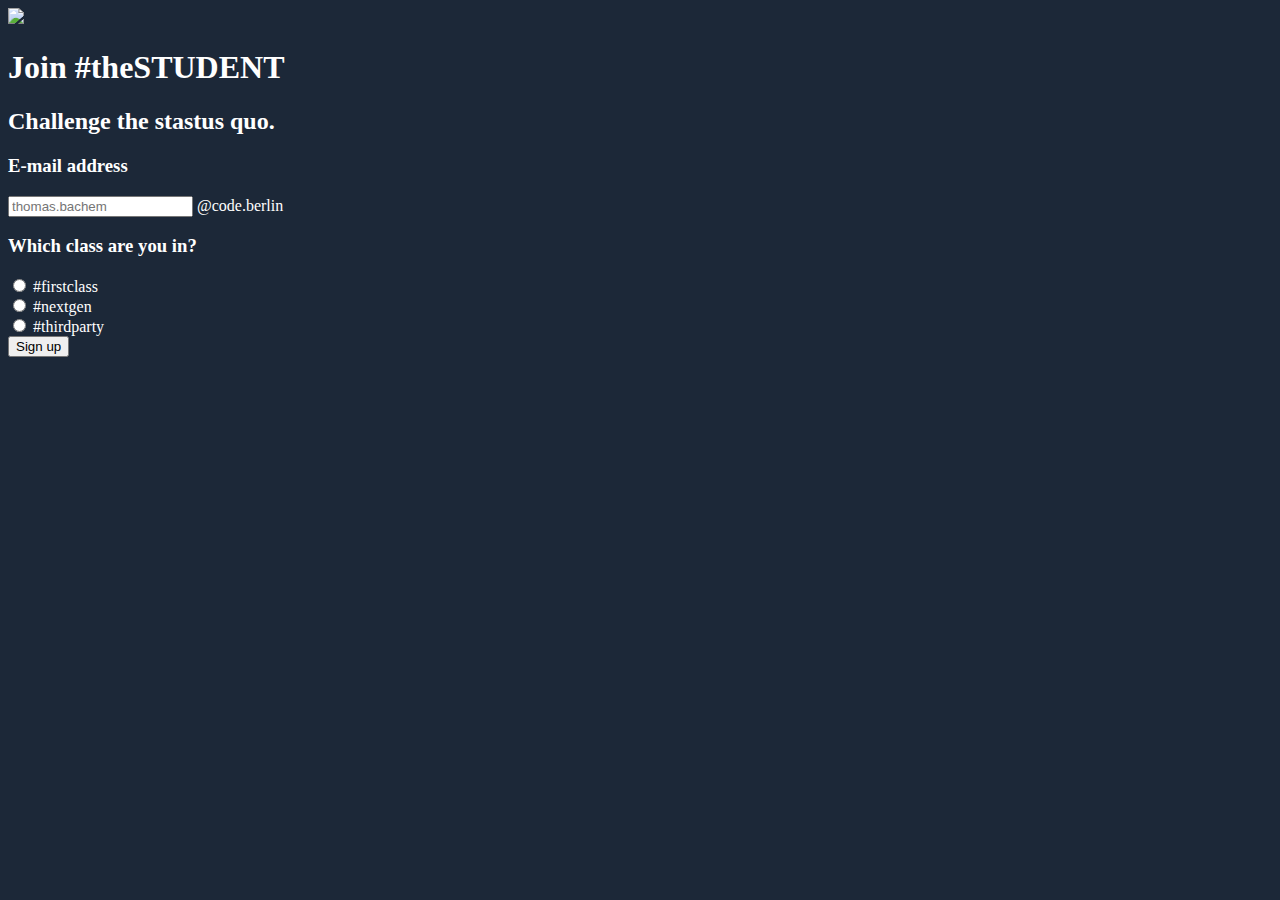
==== first-server/index.html @ f31eb316 "Uploading my HTML form files for the first time" ====
<!DOCTYPE html>
<html>
<head>
	<title>Forms Basics</title>
	<link rel="stylesheet" type="text/css" href="/style-animate.css"/>
	<link href="https://fonts.googleapis.com/css?family=Roboto+Slab:300,400,500,600,700,800&display=swap" rel="stylesheet">
</head>
<body style="background-color: #1C2838; color: white;">
	<div id="container">
		<img class="icon" src="https://cdn.glitch.com/6fe427ae-d3ba-45f3-8041-3a10617d2a8d%2Fguy-fawkes.svg?v=1581947192302">
		<h1>Join #theSTUDENT</h1>
		<h2>Challenge the stastus quo.</h2>
		<form style="position: relative; z-index: 0;" action="cgi-bin/greeting.py">
			<div>
				<h3 style="animation-duration: 3s;">E-mail address</h3>
				<div id="email-div">
					<input autocomplete="off" name="name" type="text" placeholder="thomas.bachem">
					<span id="code-email">@code.berlin</span>
					<div id="email-bg"></div>
				</div>

				<h3>Which class are you in?</h3>
				<div id="radio-grid">
					<div class="radio-item" id="radio-item-1">
						<input type="radio" name="generation" id="firstclass" value="firstclass">
						<label class="transitioned-1" for="firstclass">#firstclass</label>
					</div>
					<div class="radio-item" id="radio-item-2">
						<input type="radio" name="generation" id="nextgen" value="nextgen">
						<label class="transitioned-1" for="nextgen">#nextgen</label>
					</div>
					<div class="radio-item" id="radio-item-2">
						<input type="radio" name="generation" id="thirdparty" value="thirdparty">
						<label for="thirdparty">#thirdparty</label>
					</div>
				</div>
			</div>
			<button type="submit">Sign up</button>
		</form>
	</div>
	<script> </script>
</body>
</html>
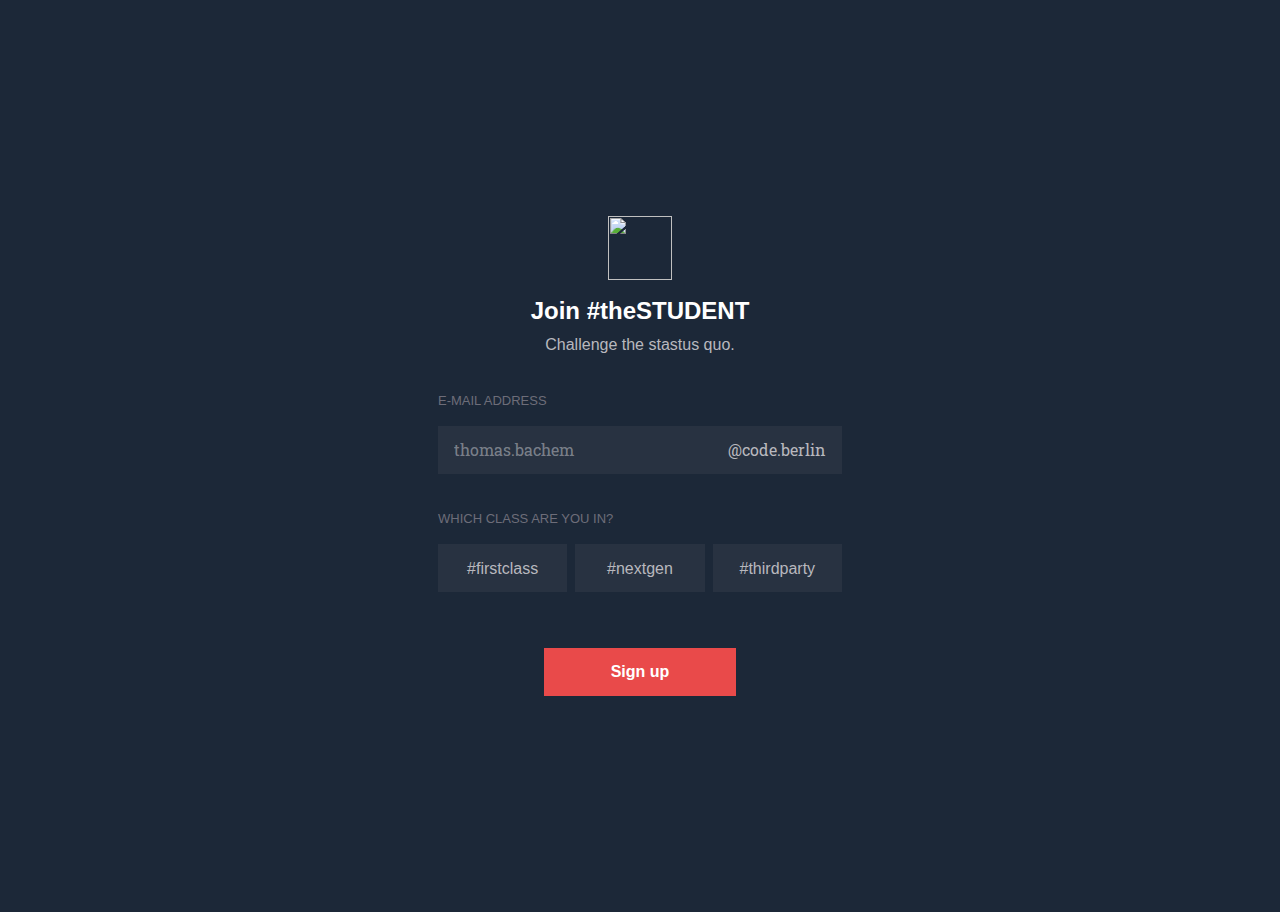
==== commit 534fc03c: "Renamed style-animate.css to style.css" ====
--- a/first-server/index.html
+++ b/first-server/index.html
@@ -2,7 +2,7 @@
 <html>
 <head>
 	<title>Forms Basics</title>
-	<link rel="stylesheet" type="text/css" href="/style-animate.css"/>
+	<link rel="stylesheet" type="text/css" href="style.css"/>
 	<link href="https://fonts.googleapis.com/css?family=Roboto+Slab:300,400,500,600,700,800&display=swap" rel="stylesheet">
 </head>
 <body style="background-color: #1C2838; color: white;">
--- a/first-server/style.css
+++ b/first-server/style.css
@@ -0,0 +1,240 @@
+html {
+	--primary-dark: #1C2838;
+	--primary-red: #E94A4A;
+	--primary-red-hover: #FF4F4F;
+	--primary-red-click: #CA3F3F;
+	--body-color: #fff;
+	--subtitle-color: #B8B8BE;
+	--inactive-color: #B4B8BD;
+	--active-color: #546B86;
+	--faded-color: #6D6D79;
+	--input-color: #283241;
+	--hover-color: #2F3B4D;
+}
+
+body {
+	font-family: 'Gilroy', sans-serif;
+	font-size: 16px;
+	line-height: 22px;
+	background-color: var(--primary-dark);
+	color: white;
+}
+
+#container {
+	margin: 120px auto;
+	/*background-color: #202A3A;*/
+	padding: 96px 48px;
+	width: 500px;
+	box-sizing: border-box;
+	z-index: -100;
+}
+
+.icon {
+	display: block;
+	width: 64px;
+	height: 64px;
+	margin: 0px auto 20px auto;
+}
+
+h1 {
+	text-align: center;
+	font-size: 24px;
+	font-weight: 700;
+	margin: 0px auto;
+}
+
+h2 {
+	text-align: center;
+	font-weight: 400;
+	font-size: 16px;
+	color: var(--subtitle-color);
+	margin-top: 12px;
+}
+
+h3 {
+	text-transform: uppercase;
+	color: var(--faded-color);
+	font-size: 13px;
+	font-weight: 500;
+	margin-top: 34px;
+	margin-bottom: 14px;
+}
+
+#email-div {
+	height: 48px;
+	width: 100%;
+	background-color: rgb(0,0,0,0);
+	position: relative;
+	transition: 0.35s;
+}
+
+#email-bg {
+	box-sizing: border-box;
+	width: 100%;
+	height: 100%;
+	background-color: var(--input-color);
+	position: absolute;
+	top:0px;
+	z-index: -2;
+	transition-duration: 0.3s;
+}
+
+input[type="text"]:hover ~ #email-bg {
+	background-color: var(--hover-color);
+	transition: 0.35s;
+}
+
+input[type="text"]:focus ~ #email-bg {
+	transition: 0.35s;
+}
+
+input[type="text"] {
+	font-family: 'Roboto Slab';
+	font-weight: 400;
+	font-size: 16px;
+	color: white;
+	width: 80%;
+	padding: 13px 16px 14px 16px;
+	background: none;
+	outline: none;
+	border: none;
+	z-index: 200000;
+}
+
+
+
+input[type="text"]::placeholder {
+	color: rgb(255,255,255, 0.4);
+	font-weight: 200
+	z-index: 20000;
+}
+
+input:focus {
+	outline: none;
+}
+
+#code-email {
+	float: right;
+	position: absolute;
+	top: 13px;
+	right: 16px;
+	font-family: 'Roboto Slab';
+	font-weight: 400;
+	color: var(--subtitle-color);
+	z-index: 500;
+}
+
+#radio-grid {
+	display: grid;
+	grid-template-columns: 1fr 1fr 1fr;
+	grid-gap: 8px;
+}
+
+input[type="radio"] {
+	display: none;
+}
+
+input[type="radio"] + label {
+	display: inline-block;
+	height: 48px;
+	width: 100%;
+	font-size: 16px;
+	font-weight: 500;
+	text-align: center;
+	color: var(--subtitle-color);
+	line-height: 50px;
+	background-color: var(--input-color);
+	transition-duration: 0.3s;
+}
+
+input[type="radio"]:hover + label {
+	cursor: pointer;
+	transition-duration: 0.3s;
+	color: white;
+	background-color: var(--hover-color);
+}
+
+input[type="radio"]:checked + label {
+	background-color: var(--active-color);
+	transition-duration: 0.3s;
+	color: white;
+}
+/*
+input[type="radio"] + label:active {
+	background-color: #202A3A;
+	transition-duration: 0.4s;
+}
+*/
+
+button {
+	border: none;
+	outline: none;
+
+	display: block;
+	width: 192px;
+	height: 48px;
+	margin: 56px auto 0px auto;
+
+	font-family: 'Gilroy', sans-serif;
+	font-weight: 600;
+	font-size: 16px;
+
+	color: white;
+	background-color: var(--primary-red);
+
+	transition-duration: 0.3s;
+}
+
+button:hover, button:focus {
+	cursor: pointer;
+	transition-duration: 0.3s;
+	background-color: var(--primary-red-hover);
+}
+
+button:active {
+	transition-duration: 0.2s;
+	background-color: var(--primary-red-click);
+}
+
+input:-webkit-autofill,
+input:-webkit-autofill:active,
+input:-webkit-autofill:focus,
+input:-webkit-autofill:hover {
+	-webkit-box-shadow: 0 0 0 30px var(--hover-color) inset !important;
+}
+
+.animate-fade-up {
+	animation-name: fade-up;
+	animation-duration: 1.3s;
+	animation-timing-function: ease-out;
+	animation-iteration-count: 1;
+}
+
+.animate-fade-in {
+	animation-name: fade-in;
+	animation-duration: 1.3s;
+	animation-timing-function: ease-out;
+	animation-iteration-count: 1;
+}
+
+@keyframes fade-up {
+	from {
+		transform: translateY(40px);
+		opacity: 0%;
+	}
+	to {
+		transform: translateY(0px);
+		opacity: 100%;
+	}
+}
+
+@keyframes fade-in {
+	0% {
+		opacity: 0%;
+		/*transform: translateY(80px);*/
+	}
+
+	100% {
+		opacity: 100%;
+		/*transform: translateY(0px)*/
+}